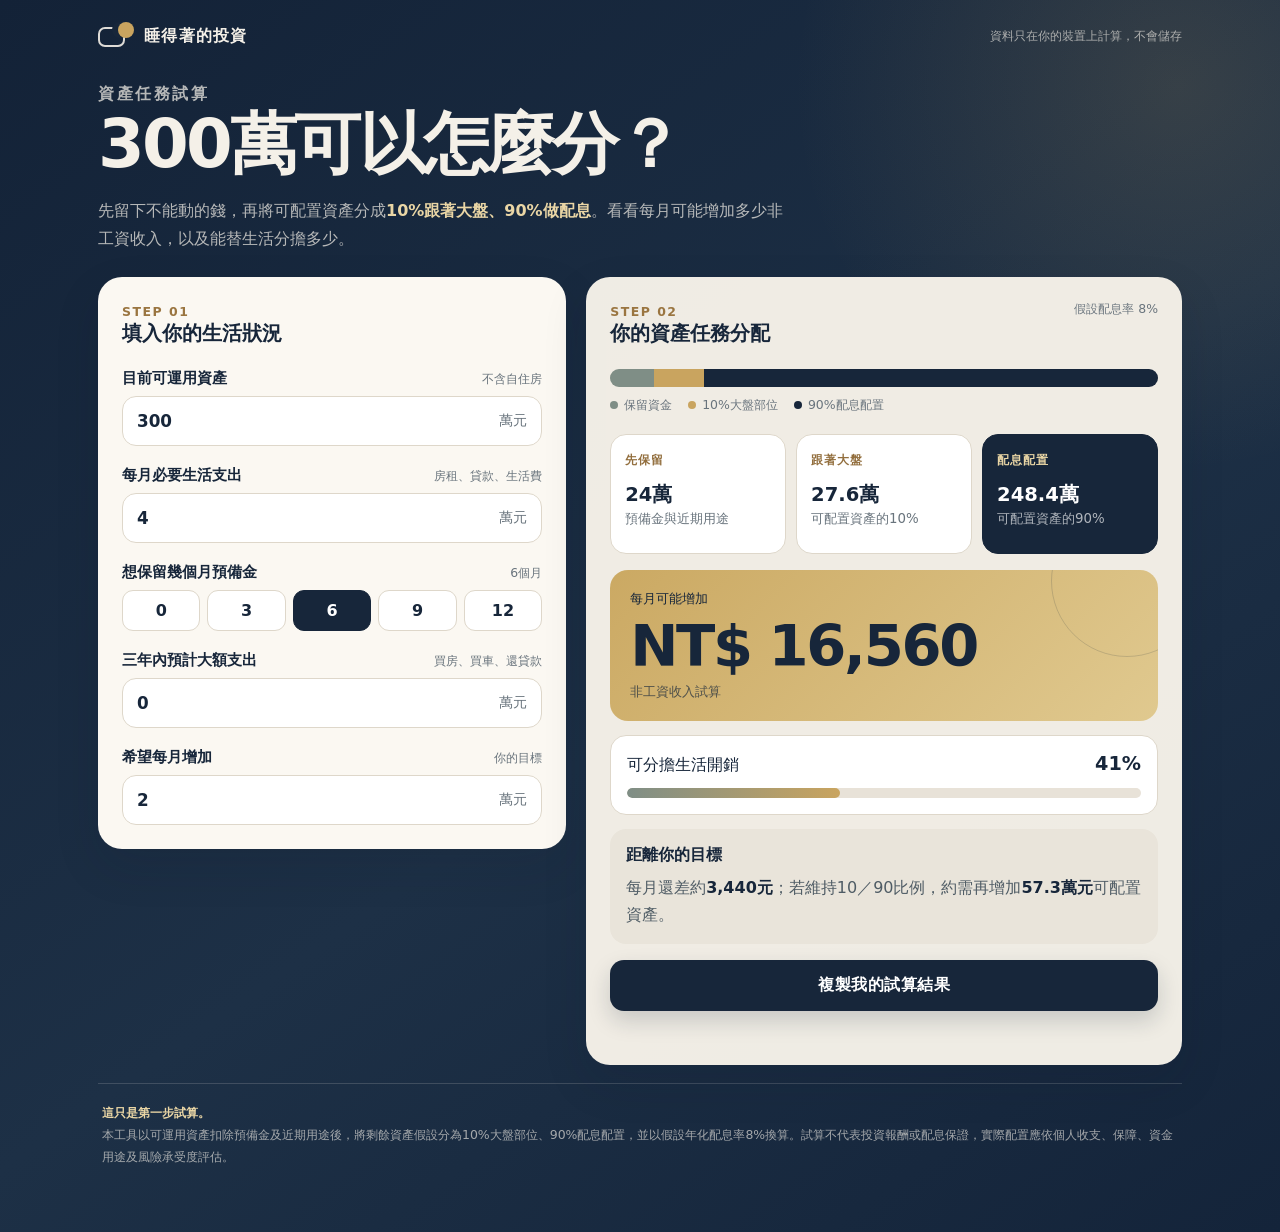
==== asset-plan/index.html @ f62f4de8 "Add asset task allocation calculator" ====
<!doctype html>
<html lang="zh-Hant">
<head>
  <meta charset="utf-8" />
  <meta name="viewport" content="width=device-width, initial-scale=1, viewport-fit=cover" />
  <meta name="theme-color" content="#17263a" />
  <meta name="description" content="先保留安全感，再將可配置資產分成10%大盤部位與90%配息配置。" />
  <title>資產任務試算｜睡得著的投資</title>
  <link rel="icon" type="image/svg+xml" href="data:image/svg+xml,%3Csvg xmlns='http://www.w3.org/2000/svg' viewBox='0 0 64 64'%3E%3Crect width='64' height='64' rx='18' fill='%2317263a'/%3E%3Crect x='11' y='22' width='28' height='21' rx='8' fill='none' stroke='%23f4f0e8' stroke-width='4'/%3E%3Cpath d='M48 16c-10 2-14 14-8 23 5 7 15 5 19-3-10 2-16-11-11-20z' fill='%23c9a45f'/%3E%3C/svg%3E" />
  <style>
    :root {
      color-scheme: light;
      --navy: #17263a;
      --navy-2: #22364d;
      --navy-3: #314760;
      --cream: #f4f0e8;
      --paper: #fbf8f2;
      --ink: #17263a;
      --slate: #69747d;
      --gold: #c9a45f;
      --gold-soft: #ead6a5;
      --sage: #7f8e86;
      --line: #ded7ca;
      --shadow: 0 18px 46px rgba(15, 28, 43, .12);
      font-family: Inter, ui-sans-serif, system-ui, -apple-system, BlinkMacSystemFont, "Noto Sans TC", "PingFang TC", "Microsoft JhengHei", sans-serif;
    }

    * { box-sizing: border-box; }
    html { background: var(--navy); }
    body {
      margin: 0;
      min-width: 320px;
      background:
        radial-gradient(circle at 92% 7%, rgba(201, 164, 95, .16), transparent 24rem),
        linear-gradient(145deg, #132237 0%, #1d3046 55%, #14243a 100%);
      color: var(--cream);
      min-height: 100vh;
    }
    button, input, select { font: inherit; }
    button { touch-action: manipulation; }

    .shell { width: min(1120px, 100%); margin: 0 auto; padding: 22px 18px 64px; }
    .topbar { display: flex; align-items: center; justify-content: space-between; gap: 16px; margin-bottom: 24px; }
    .brand { display: flex; align-items: center; gap: 10px; font-weight: 700; letter-spacing: .08em; }
    .brand-mark { width: 36px; height: 28px; position: relative; flex: 0 0 auto; }
    .brand-mark::before { content: ""; position: absolute; left: 0; top: 5px; width: 23px; height: 16px; border: 2px solid var(--cream); border-radius: 7px; opacity: .9; }
    .brand-mark::after { content: ""; position: absolute; right: 0; top: 0; width: 16px; height: 16px; border-radius: 50%; background: var(--gold); box-shadow: -6px 0 0 var(--navy); }
    .privacy { font-size: .78rem; color: rgba(244,240,232,.64); }

    .intro { margin: 30px 0 24px; }
    .eyebrow { margin: 0 0 10px; color: var(--gold-soft); font-size: .82rem; font-weight: 800; letter-spacing: .16em; }
    h1 { margin: 0; font-size: clamp(2rem, 8vw, 4.2rem); line-height: 1.08; letter-spacing: -.04em; }
    .intro p { max-width: 690px; margin: 16px 0 0; color: rgba(244,240,232,.72); line-height: 1.75; font-size: 1rem; }
    .formula { color: var(--gold-soft); font-weight: 700; }

    .workspace { display: grid; grid-template-columns: minmax(0, .88fr) minmax(0, 1.12fr); gap: 20px; align-items: start; }
    .panel { border-radius: 24px; overflow: hidden; box-shadow: var(--shadow); }
    .inputs { background: var(--paper); color: var(--ink); padding: 24px; }
    .results { background: rgba(244, 240, 232, .98); color: var(--ink); padding: 24px; }
    .panel-head { display: flex; align-items: flex-start; justify-content: space-between; gap: 12px; margin-bottom: 22px; }
    .panel-head h2 { margin: 0; font-size: 1.25rem; }
    .step { color: #9a7540; font-size: .78rem; font-weight: 800; letter-spacing: .12em; }

    .field { margin-bottom: 20px; }
    .field:last-child { margin-bottom: 0; }
    .label-row { display: flex; justify-content: space-between; gap: 12px; align-items: baseline; margin-bottom: 8px; }
    label { font-weight: 750; font-size: .94rem; }
    .hint { color: var(--slate); font-size: .78rem; }
    .money-input { display: grid; grid-template-columns: 1fr auto; align-items: center; background: white; border: 1px solid var(--line); border-radius: 14px; transition: .2s ease; }
    .money-input:focus-within { border-color: var(--gold); box-shadow: 0 0 0 4px rgba(201,164,95,.13); }
    input[type="number"] { width: 100%; min-width: 0; border: 0; outline: 0; background: transparent; padding: 14px 8px 14px 14px; color: var(--ink); font-size: 1.05rem; font-weight: 750; }
    .unit { padding-right: 14px; color: var(--slate); font-size: .88rem; }
    .months { display: grid; grid-template-columns: repeat(5, 1fr); gap: 7px; }
    .month-btn { border: 1px solid var(--line); background: white; color: var(--ink); padding: 10px 2px; border-radius: 11px; cursor: pointer; font-weight: 750; }
    .month-btn[aria-pressed="true"] { color: white; background: var(--navy); border-color: var(--navy); }

    .allocation-visual { margin: 2px 0 20px; }
    .bar { display: flex; width: 100%; height: 18px; border-radius: 99px; overflow: hidden; background: #e7e1d7; }
    .bar > span { display: block; transition: width .35s ease; }
    .bar-reserve { background: var(--sage); }
    .bar-market { background: var(--gold); }
    .bar-income { background: var(--navy); }
    .legend { display: flex; flex-wrap: wrap; gap: 10px 16px; margin-top: 10px; color: var(--slate); font-size: .78rem; }
    .legend span::before { content: ""; display: inline-block; width: 8px; height: 8px; margin-right: 6px; border-radius: 50%; background: var(--dot); }

    .task-grid { display: grid; grid-template-columns: repeat(3, 1fr); gap: 10px; margin-bottom: 16px; }
    .task-card { background: white; border: 1px solid var(--line); border-radius: 16px; padding: 14px; min-height: 120px; }
    .task-card strong { display: block; font-size: 1.22rem; margin-top: 12px; }
    .task-card small { color: var(--slate); line-height: 1.5; }
    .task-card .tag { color: #926e3d; font-size: .74rem; font-weight: 850; letter-spacing: .08em; }
    .task-card.primary { background: var(--navy); color: white; border-color: var(--navy); }
    .task-card.primary small { color: rgba(255,255,255,.66); }
    .task-card.primary .tag { color: var(--gold-soft); }

    .hero-result { background: linear-gradient(135deg, #cba963 0%, #e0c98f 100%); border-radius: 18px; padding: 20px; margin-bottom: 14px; position: relative; overflow: hidden; }
    .hero-result::after { content: ""; position: absolute; width: 150px; height: 150px; border: 1px solid rgba(23,38,58,.16); border-radius: 50%; right: -45px; top: -65px; }
    .hero-result span { display: block; font-size: .82rem; }
    .hero-result strong { display: block; font-size: clamp(2rem, 8vw, 3.6rem); line-height: 1.06; margin: 8px 0 4px; letter-spacing: -.04em; }
    .hero-result small { color: rgba(23,38,58,.7); }

    .coverage { background: white; border: 1px solid var(--line); border-radius: 16px; padding: 16px; margin-bottom: 14px; }
    .coverage-top { display: flex; justify-content: space-between; gap: 16px; align-items: baseline; }
    .coverage-top strong { font-size: 1.2rem; }
    .progress { height: 10px; background: #e8e2d8; border-radius: 99px; overflow: hidden; margin-top: 12px; }
    .progress span { display: block; height: 100%; width: 0; background: linear-gradient(90deg, var(--sage), var(--gold)); border-radius: inherit; transition: width .35s ease; }

    .goal { background: #e9e4da; border-radius: 16px; padding: 16px; margin-bottom: 16px; }
    .goal h3 { margin: 0 0 8px; font-size: 1rem; }
    .goal p { margin: 0; color: #4f5c65; line-height: 1.7; }
    .goal strong { color: var(--ink); }
    .goal.done { background: #e2e9e4; }

    .copy-btn { width: 100%; border: 0; border-radius: 14px; padding: 15px 18px; background: var(--navy); color: white; cursor: pointer; font-weight: 800; letter-spacing: .03em; box-shadow: 0 10px 22px rgba(23,38,58,.18); }
    .copy-btn:active { transform: translateY(1px); }
    .copy-status { min-height: 22px; margin: 8px 0 0; text-align: center; color: #6b756f; font-size: .82rem; }

    .note { margin-top: 18px; padding: 18px 4px 0; border-top: 1px solid rgba(244,240,232,.16); color: rgba(244,240,232,.64); font-size: .78rem; line-height: 1.75; }
    .note strong { color: var(--gold-soft); }

    @media (max-width: 820px) {
      .shell { padding: 18px 14px 48px; }
      .workspace { grid-template-columns: 1fr; }
      .intro { margin-top: 26px; }
      .intro p { font-size: .94rem; }
      .panel { border-radius: 20px; }
      .inputs, .results { padding: 20px 16px; }
      .task-grid { grid-template-columns: 1fr; }
      .task-card { min-height: 0; display: grid; grid-template-columns: 1fr auto; gap: 5px 12px; align-items: center; }
      .task-card strong { margin: 0; grid-row: 1 / span 2; grid-column: 2; }
      .task-card small { grid-column: 1; }
      .privacy { display: none; }
    }

    @media (prefers-reduced-motion: reduce) {
      *, *::before, *::after { scroll-behavior: auto !important; transition: none !important; }
    }
  </style>
</head>
<body>
  <main class="shell">
    <header class="topbar">
      <div class="brand"><span class="brand-mark" aria-hidden="true"></span><span>睡得著的投資</span></div>
      <div class="privacy">資料只在你的裝置上計算，不會儲存</div>
    </header>

    <section class="intro" aria-labelledby="page-title">
      <p class="eyebrow">資產任務試算</p>
      <h1 id="page-title">300萬可以怎麼分？</h1>
      <p>先留下不能動的錢，再將可配置資產分成<span class="formula">10%跟著大盤、90%做配息</span>。看看每月可能增加多少非工資收入，以及能替生活分擔多少。</p>
    </section>

    <section class="workspace">
      <form class="panel inputs" id="calculator" autocomplete="off">
        <div class="panel-head"><div><span class="step">STEP 01</span><h2>填入你的生活狀況</h2></div></div>

        <div class="field">
          <div class="label-row"><label for="assets">目前可運用資產</label><span class="hint">不含自住房</span></div>
          <div class="money-input"><input id="assets" name="assets" type="number" inputmode="decimal" min="0" step="10" value="300" /><span class="unit">萬元</span></div>
        </div>

        <div class="field">
          <div class="label-row"><label for="expenses">每月必要生活支出</label><span class="hint">房租、貸款、生活費</span></div>
          <div class="money-input"><input id="expenses" name="expenses" type="number" inputmode="decimal" min="0" step="0.5" value="4" /><span class="unit">萬元</span></div>
        </div>

        <div class="field">
          <div class="label-row"><label>想保留幾個月預備金</label><span class="hint" id="monthsText">6個月</span></div>
          <div class="months" role="group" aria-label="預備金月數">
            <button class="month-btn" type="button" data-months="0" aria-pressed="false">0</button>
            <button class="month-btn" type="button" data-months="3" aria-pressed="false">3</button>
            <button class="month-btn" type="button" data-months="6" aria-pressed="true">6</button>
            <button class="month-btn" type="button" data-months="9" aria-pressed="false">9</button>
            <button class="month-btn" type="button" data-months="12" aria-pressed="false">12</button>
          </div>
        </div>

        <div class="field">
          <div class="label-row"><label for="planned">三年內預計大額支出</label><span class="hint">買房、買車、還貸款</span></div>
          <div class="money-input"><input id="planned" name="planned" type="number" inputmode="decimal" min="0" step="10" value="0" /><span class="unit">萬元</span></div>
        </div>

        <div class="field">
          <div class="label-row"><label for="goal">希望每月增加</label><span class="hint">你的目標</span></div>
          <div class="money-input"><input id="goal" name="goal" type="number" inputmode="decimal" min="0" step="0.1" value="2" /><span class="unit">萬元</span></div>
        </div>
      </form>

      <section class="panel results" aria-live="polite">
        <div class="panel-head"><div><span class="step">STEP 02</span><h2>你的資產任務分配</h2></div><span class="hint">假設配息率 8%</span></div>

        <div class="allocation-visual" aria-label="資產任務比例圖">
          <div class="bar"><span class="bar-reserve" id="reserveBar"></span><span class="bar-market" id="marketBar"></span><span class="bar-income" id="incomeBar"></span></div>
          <div class="legend"><span style="--dot: var(--sage)">保留資金</span><span style="--dot: var(--gold)">10%大盤部位</span><span style="--dot: var(--navy)">90%配息配置</span></div>
        </div>

        <div class="task-grid">
          <article class="task-card"><span class="tag">先保留</span><strong id="reserveValue">24萬</strong><small>預備金與近期用途</small></article>
          <article class="task-card"><span class="tag">跟著大盤</span><strong id="marketValue">27.6萬</strong><small>可配置資產的10%</small></article>
          <article class="task-card primary"><span class="tag">配息配置</span><strong id="incomeValue">248.4萬</strong><small>可配置資產的90%</small></article>
        </div>

        <div class="hero-result">
          <span>每月可能增加</span>
          <strong id="monthlyValue">NT$ 16,560</strong>
          <small>非工資收入試算</small>
        </div>

        <div class="coverage">
          <div class="coverage-top"><span>可分擔生活開銷</span><strong id="coverageValue">41%</strong></div>
          <div class="progress"><span id="coverageBar"></span></div>
        </div>

        <div class="goal" id="goalCard">
          <h3>距離你的目標</h3>
          <p id="goalText">每月還差約3,440元；若維持10／90比例，約需再增加57.3萬元可配置資產。</p>
        </div>

        <button class="copy-btn" id="copyResult" type="button">複製我的試算結果</button>
        <p class="copy-status" id="copyStatus" role="status"></p>
      </section>
    </section>

    <footer class="note">
      <strong>這只是第一步試算。</strong><br />
      本工具以可運用資產扣除預備金及近期用途後，將剩餘資產假設分為10%大盤部位、90%配息配置，並以假設年化配息率8%換算。試算不代表投資報酬或配息保證，實際配置應依個人收支、保障、資金用途及風險承受度評估。
    </footer>
  </main>

  <script>
    (() => {
      const RATE = 0.08;
      const MARKET_RATIO = 0.10;
      const INCOME_RATIO = 0.90;
      let reserveMonths = 6;

      const $ = (id) => document.getElementById(id);
      const inputs = [$("assets"), $("expenses"), $("planned"), $("goal")];
      const number = (value) => Math.max(0, Number.parseFloat(value) || 0);
      const moneyWan = (value) => `${value.toLocaleString("zh-TW", { maximumFractionDigits: 1 })}萬`;
      const moneyTwd = (value) => `NT$ ${Math.round(value).toLocaleString("zh-TW")}`;

      function calculate(values = {}) {
        const assets = number(values.assets ?? $("assets").value);
        const expenses = number(values.expenses ?? $("expenses").value);
        const planned = number(values.planned ?? $("planned").value);
        const goal = number(values.goal ?? $("goal").value);
        const months = Number.isFinite(Number(values.reserveMonths)) ? Math.max(0, Number(values.reserveMonths)) : reserveMonths;
        const emergency = expenses * months;
        const reserve = Math.min(assets, emergency + planned);
        const allocatable = Math.max(0, assets - reserve);
        const market = allocatable * MARKET_RATIO;
        const income = allocatable * INCOME_RATIO;
        const monthlyTwd = income * 10000 * RATE / 12;
        const coverage = expenses > 0 ? monthlyTwd / (expenses * 10000) * 100 : 0;
        const goalTwd = goal * 10000;
        const gapTwd = Math.max(0, goalTwd - monthlyTwd);
        const extraAssets = gapTwd > 0 ? gapTwd * 12 / (RATE * INCOME_RATIO) / 10000 : 0;
        return { assets, expenses, planned, goal, months, emergency, reserve, allocatable, market, income, monthlyTwd, coverage, goalTwd, gapTwd, extraAssets };
      }

      function render(result = calculate()) {
        const { assets, reserve, market, income, monthlyTwd, coverage, goalTwd, gapTwd, extraAssets, months } = result;
        $("reserveValue").textContent = moneyWan(reserve);
        $("marketValue").textContent = moneyWan(market);
        $("incomeValue").textContent = moneyWan(income);
        $("monthlyValue").textContent = moneyTwd(monthlyTwd);
        $("coverageValue").textContent = `${Math.round(coverage)}%`;
        $("coverageBar").style.width = `${Math.min(100, coverage)}%`;
        $("monthsText").textContent = `${months}個月`;

        const total = assets || 1;
        $("reserveBar").style.width = `${reserve / total * 100}%`;
        $("marketBar").style.width = `${market / total * 100}%`;
        $("incomeBar").style.width = `${income / total * 100}%`;

        const goalCard = $("goalCard");
        if (goalTwd <= 0) {
          goalCard.classList.remove("done");
          $("goalText").textContent = "填入你希望每月增加的金額，就能看見距離目標還差多少。";
        } else if (gapTwd > 1) {
          goalCard.classList.remove("done");
          $("goalText").innerHTML = `每月還差約<strong>${Math.round(gapTwd).toLocaleString("zh-TW")}元</strong>；若維持10／90比例，約需再增加<strong>${extraAssets.toLocaleString("zh-TW", { maximumFractionDigits: 1 })}萬元</strong>可配置資產。`;
        } else {
          goalCard.classList.add("done");
          const over = Math.max(0, monthlyTwd - goalTwd);
          $("goalText").innerHTML = `試算結果已達到你的目標${over > 1 ? `，每月約多出<strong>${Math.round(over).toLocaleString("zh-TW")}元</strong>` : ""}。仍要保留市場波動與配息變動的空間。`;
        }
      }

      function update() { render(calculate()); }
      inputs.forEach((input) => input.addEventListener("input", update));
      document.querySelectorAll(".month-btn").forEach((button) => {
        button.addEventListener("click", () => {
          reserveMonths = Number(button.dataset.months);
          document.querySelectorAll(".month-btn").forEach((item) => item.setAttribute("aria-pressed", String(item === button)));
          update();
        });
      });

      async function copyResult() {
        const r = calculate();
        const text = [
          "我的資產任務試算結果",
          `可運用資產：${moneyWan(r.assets)}`,
          `保留資金：${moneyWan(r.reserve)}`,
          `10%大盤部位：${moneyWan(r.market)}`,
          `90%配息配置：${moneyWan(r.income)}`,
          `每月非工資收入試算：約${Math.round(r.monthlyTwd).toLocaleString("zh-TW")}元`,
          `可分擔生活開銷：約${Math.round(r.coverage)}%`,
          "（以假設年化配息率8%計算，不代表投資報酬或配息保證）"
        ].join("\n");
        try {
          await navigator.clipboard.writeText(text);
          $("copyStatus").textContent = "已複製，可以回到IG把結果貼給我";
        } catch {
          $("copyStatus").textContent = "無法自動複製，請直接截圖這個結果";
        }
      }
      $("copyResult").addEventListener("click", copyResult);

      function registerWebMcp() {
        const context = document.modelContext;
        if (!context?.registerTool) return;
        try {
          void Promise.resolve(context.registerTool({
            name: "calculate_asset_tasks",
            title: "試算資產任務分配",
            description: "依可運用資產、每月支出、預備金月數、近期支出與目標，計算保留資金、10%大盤部位、90%配息配置與每月非工資收入試算。",
            inputSchema: {
              type: "object",
              properties: {
                assets: { type: "number", minimum: 0, description: "可運用資產，單位為萬元" },
                expenses: { type: "number", minimum: 0, description: "每月必要支出，單位為萬元" },
                reserveMonths: { type: "number", enum: [0, 3, 6, 9, 12] },
                planned: { type: "number", minimum: 0, description: "三年內大額支出，單位為萬元" },
                goal: { type: "number", minimum: 0, description: "每月非工資收入目標，單位為萬元" }
              },
              required: ["assets", "expenses", "reserveMonths", "planned", "goal"],
              additionalProperties: false
            },
            annotations: { readOnlyHint: true, untrustedContentHint: false },
            execute(input) {
              const values = input && typeof input === "object" ? input : {};
              for (const key of ["assets", "expenses", "planned", "goal"]) {
                if (typeof values[key] !== "number" || values[key] < 0) throw new Error(`${key} 必須是大於等於0的數字`);
              }
              if (![0, 3, 6, 9, 12].includes(values.reserveMonths)) throw new Error("reserveMonths 必須是0、3、6、9或12");
              const result = calculate(values);
              return {
                reserveWan: Number(result.reserve.toFixed(1)),
                marketWan: Number(result.market.toFixed(1)),
                incomeAllocationWan: Number(result.income.toFixed(1)),
                monthlyIncomeTwd: Math.round(result.monthlyTwd),
                expenseCoveragePercent: Math.round(result.coverage),
                goalGapTwd: Math.round(result.gapTwd),
                additionalAssetsNeededWan: Number(result.extraAssets.toFixed(1)),
                assumptions: { distributionRate: 0.08, marketRatio: 0.10, incomeRatio: 0.90 }
              };
            }
          })).catch(() => {});
        } catch {}
      }

      update();
      registerWebMcp();
    })();
  </script>
</body>
</html>
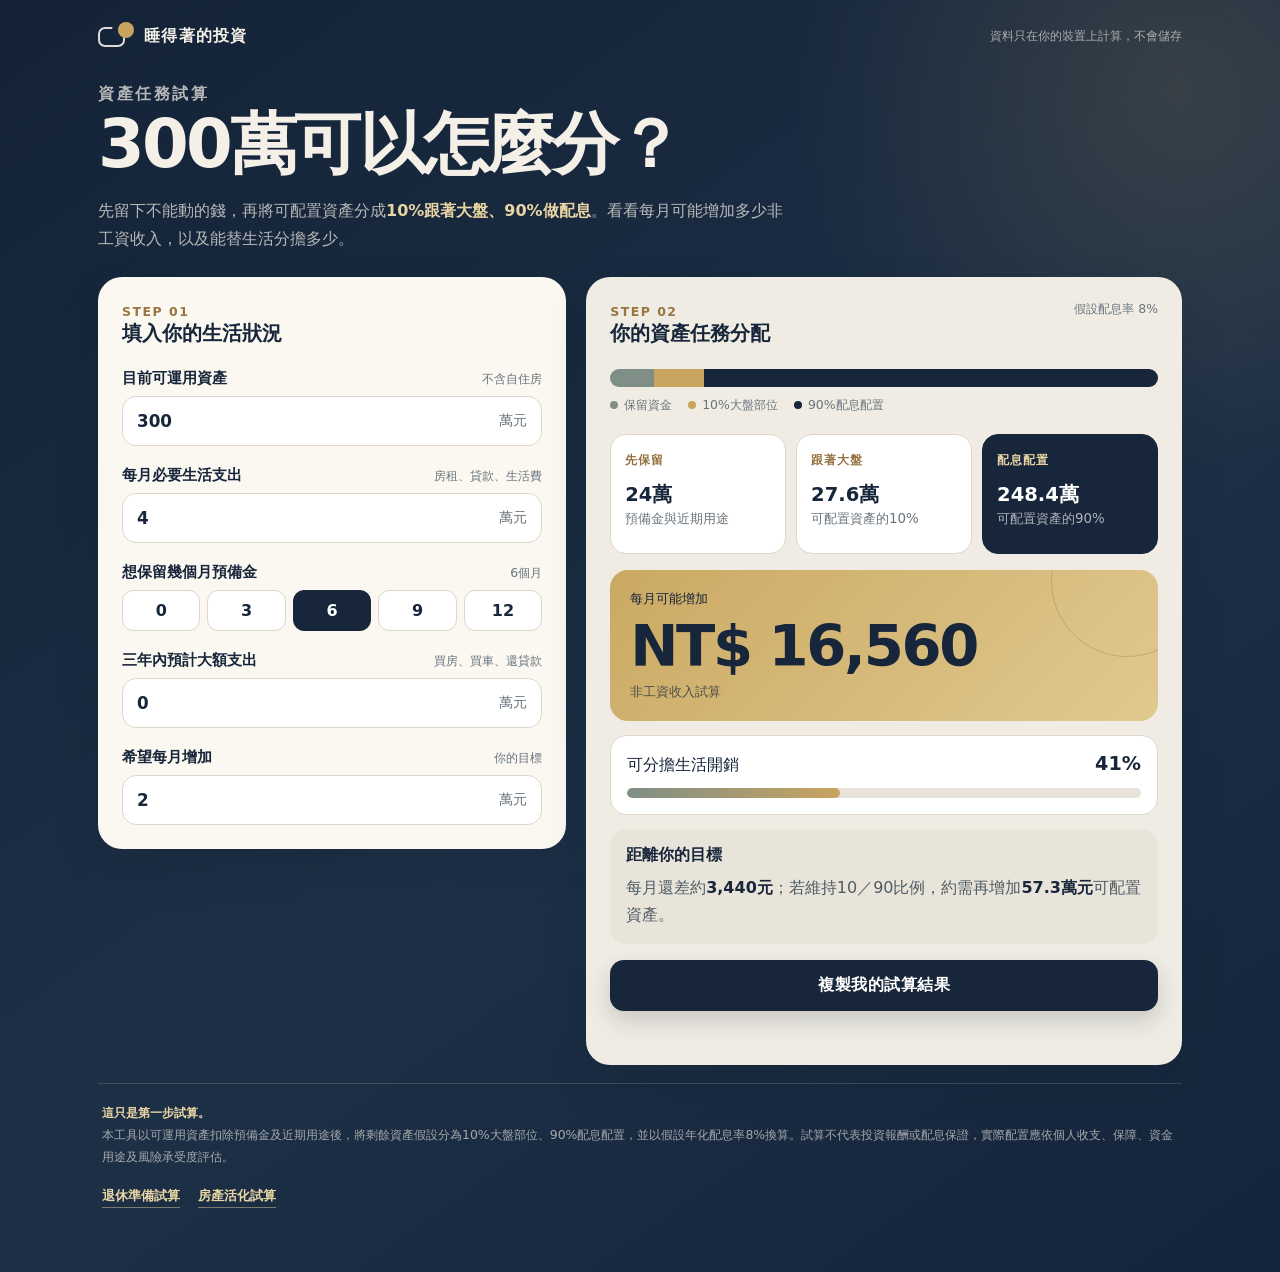
==== commit 2e46c724: "Link asset calculator to existing tools" ====
--- a/asset-plan/index.html
+++ b/asset-plan/index.html
@@ -116,6 +116,8 @@
 
     .note { margin-top: 18px; padding: 18px 4px 0; border-top: 1px solid rgba(244,240,232,.16); color: rgba(244,240,232,.64); font-size: .78rem; line-height: 1.75; }
     .note strong { color: var(--gold-soft); }
+    .other-tools { display: flex; flex-wrap: wrap; gap: 8px 18px; margin-top: 16px; }
+    .other-tools a { color: var(--gold-soft); font-size: .84rem; font-weight: 700; text-decoration: none; border-bottom: 1px solid rgba(234,214,165,.45); }
 
     @media (max-width: 820px) {
       .shell { padding: 18px 14px 48px; }
@@ -223,6 +225,10 @@
     <footer class="note">
       <strong>這只是第一步試算。</strong><br />
       本工具以可運用資產扣除預備金及近期用途後，將剩餘資產假設分為10%大盤部位、90%配息配置，並以假設年化配息率8%換算。試算不代表投資報酬或配息保證，實際配置應依個人收支、保障、資金用途及風險承受度評估。
+      <nav class="other-tools" aria-label="其他試算工具">
+        <a href="../">退休準備試算</a>
+        <a href="../property/">房產活化試算</a>
+      </nav>
     </footer>
   </main>
 
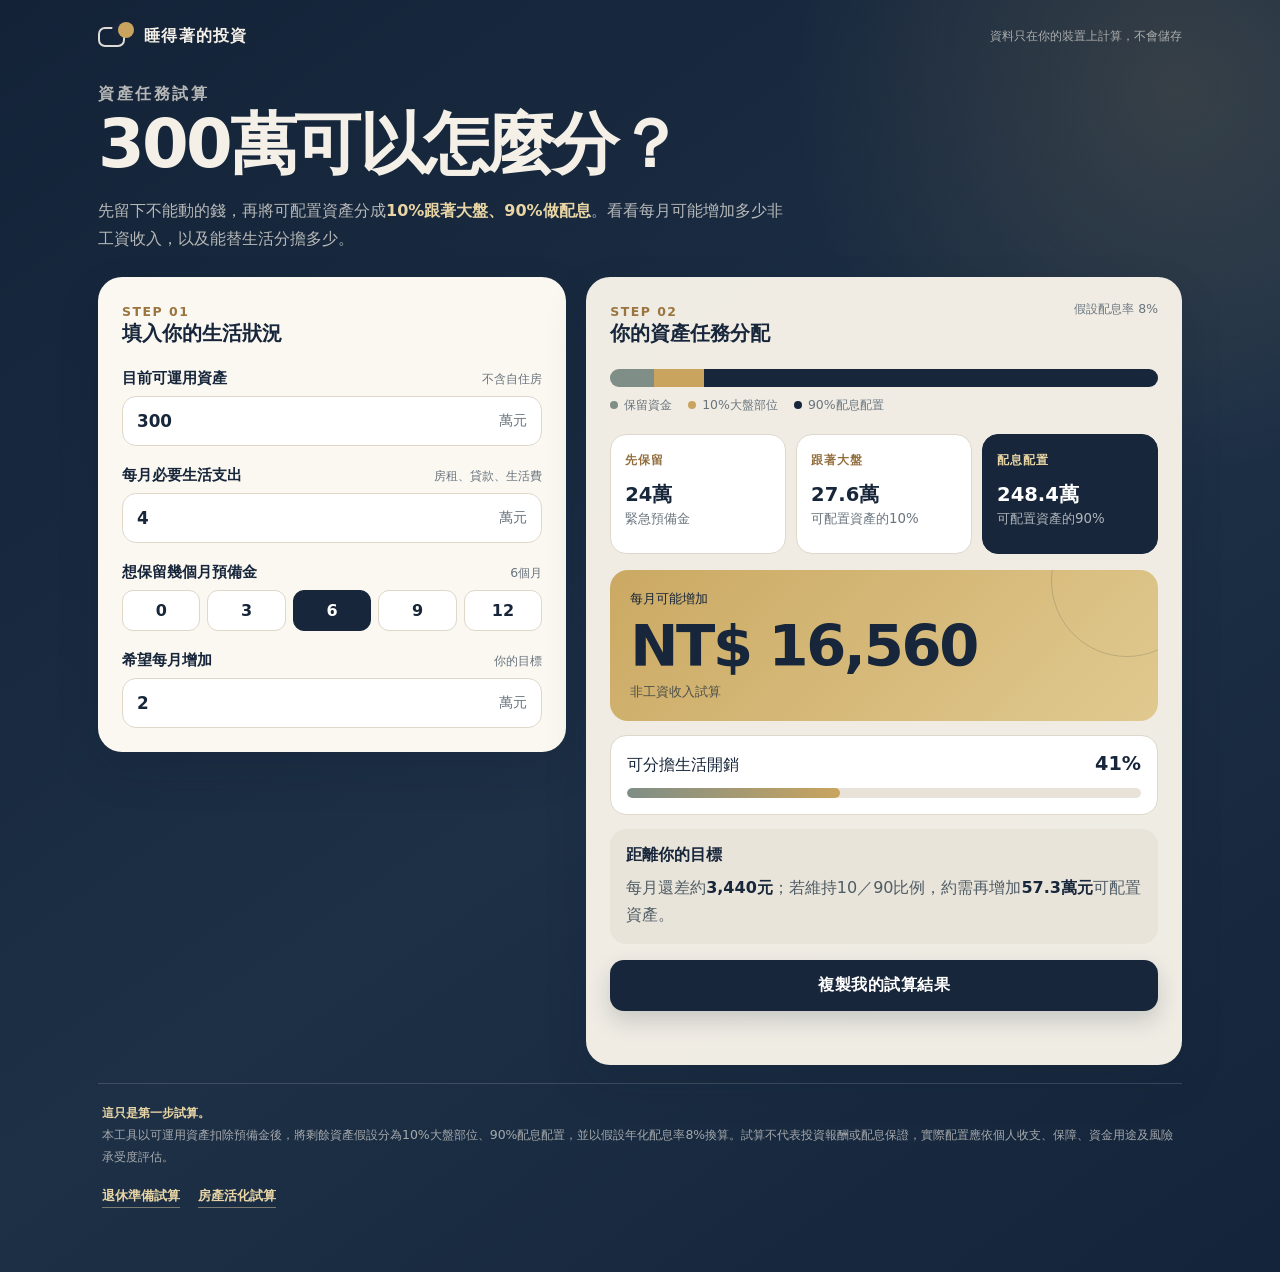
==== commit 0e766e48: "Remove large expense input from asset calculator" ====
--- a/asset-plan/index.html
+++ b/asset-plan/index.html
@@ -177,11 +177,6 @@
         </div>
 
         <div class="field">
-          <div class="label-row"><label for="planned">三年內預計大額支出</label><span class="hint">買房、買車、還貸款</span></div>
-          <div class="money-input"><input id="planned" name="planned" type="number" inputmode="decimal" min="0" step="10" value="0" /><span class="unit">萬元</span></div>
-        </div>
-
-        <div class="field">
           <div class="label-row"><label for="goal">希望每月增加</label><span class="hint">你的目標</span></div>
           <div class="money-input"><input id="goal" name="goal" type="number" inputmode="decimal" min="0" step="0.1" value="2" /><span class="unit">萬元</span></div>
         </div>
@@ -196,7 +191,7 @@
         </div>
 
         <div class="task-grid">
-          <article class="task-card"><span class="tag">先保留</span><strong id="reserveValue">24萬</strong><small>預備金與近期用途</small></article>
+          <article class="task-card"><span class="tag">先保留</span><strong id="reserveValue">24萬</strong><small>緊急預備金</small></article>
           <article class="task-card"><span class="tag">跟著大盤</span><strong id="marketValue">27.6萬</strong><small>可配置資產的10%</small></article>
           <article class="task-card primary"><span class="tag">配息配置</span><strong id="incomeValue">248.4萬</strong><small>可配置資產的90%</small></article>
         </div>
@@ -224,7 +219,7 @@
 
     <footer class="note">
       <strong>這只是第一步試算。</strong><br />
-      本工具以可運用資產扣除預備金及近期用途後，將剩餘資產假設分為10%大盤部位、90%配息配置，並以假設年化配息率8%換算。試算不代表投資報酬或配息保證，實際配置應依個人收支、保障、資金用途及風險承受度評估。
+      本工具以可運用資產扣除預備金後，將剩餘資產假設分為10%大盤部位、90%配息配置，並以假設年化配息率8%換算。試算不代表投資報酬或配息保證，實際配置應依個人收支、保障、資金用途及風險承受度評估。
       <nav class="other-tools" aria-label="其他試算工具">
         <a href="../">退休準備試算</a>
         <a href="../property/">房產活化試算</a>
@@ -240,7 +235,7 @@
       let reserveMonths = 6;
 
       const $ = (id) => document.getElementById(id);
-      const inputs = [$("assets"), $("expenses"), $("planned"), $("goal")];
+      const inputs = [$("assets"), $("expenses"), $("goal")];
       const number = (value) => Math.max(0, Number.parseFloat(value) || 0);
       const moneyWan = (value) => `${value.toLocaleString("zh-TW", { maximumFractionDigits: 1 })}萬`;
       const moneyTwd = (value) => `NT$ ${Math.round(value).toLocaleString("zh-TW")}`;
@@ -248,11 +243,10 @@
       function calculate(values = {}) {
         const assets = number(values.assets ?? $("assets").value);
         const expenses = number(values.expenses ?? $("expenses").value);
-        const planned = number(values.planned ?? $("planned").value);
         const goal = number(values.goal ?? $("goal").value);
         const months = Number.isFinite(Number(values.reserveMonths)) ? Math.max(0, Number(values.reserveMonths)) : reserveMonths;
         const emergency = expenses * months;
-        const reserve = Math.min(assets, emergency + planned);
+        const reserve = Math.min(assets, emergency);
         const allocatable = Math.max(0, assets - reserve);
         const market = allocatable * MARKET_RATIO;
         const income = allocatable * INCOME_RATIO;
@@ -261,7 +255,7 @@
         const goalTwd = goal * 10000;
         const gapTwd = Math.max(0, goalTwd - monthlyTwd);
         const extraAssets = gapTwd > 0 ? gapTwd * 12 / (RATE * INCOME_RATIO) / 10000 : 0;
-        return { assets, expenses, planned, goal, months, emergency, reserve, allocatable, market, income, monthlyTwd, coverage, goalTwd, gapTwd, extraAssets };
+        return { assets, expenses, goal, months, emergency, reserve, allocatable, market, income, monthlyTwd, coverage, goalTwd, gapTwd, extraAssets };
       }
 
       function render(result = calculate()) {
@@ -331,23 +325,22 @@
           void Promise.resolve(context.registerTool({
             name: "calculate_asset_tasks",
             title: "試算資產任務分配",
-            description: "依可運用資產、每月支出、預備金月數、近期支出與目標，計算保留資金、10%大盤部位、90%配息配置與每月非工資收入試算。",
+            description: "依可運用資產、每月支出、預備金月數與目標，計算保留資金、10%大盤部位、90%配息配置與每月非工資收入試算。",
             inputSchema: {
               type: "object",
               properties: {
                 assets: { type: "number", minimum: 0, description: "可運用資產，單位為萬元" },
                 expenses: { type: "number", minimum: 0, description: "每月必要支出，單位為萬元" },
                 reserveMonths: { type: "number", enum: [0, 3, 6, 9, 12] },
-                planned: { type: "number", minimum: 0, description: "三年內大額支出，單位為萬元" },
                 goal: { type: "number", minimum: 0, description: "每月非工資收入目標，單位為萬元" }
               },
-              required: ["assets", "expenses", "reserveMonths", "planned", "goal"],
+              required: ["assets", "expenses", "reserveMonths", "goal"],
               additionalProperties: false
             },
             annotations: { readOnlyHint: true, untrustedContentHint: false },
             execute(input) {
               const values = input && typeof input === "object" ? input : {};
-              for (const key of ["assets", "expenses", "planned", "goal"]) {
+              for (const key of ["assets", "expenses", "goal"]) {
                 if (typeof values[key] !== "number" || values[key] < 0) throw new Error(`${key} 必須是大於等於0的數字`);
               }
               if (![0, 3, 6, 9, 12].includes(values.reserveMonths)) throw new Error("reserveMonths 必須是0、3、6、9或12");
